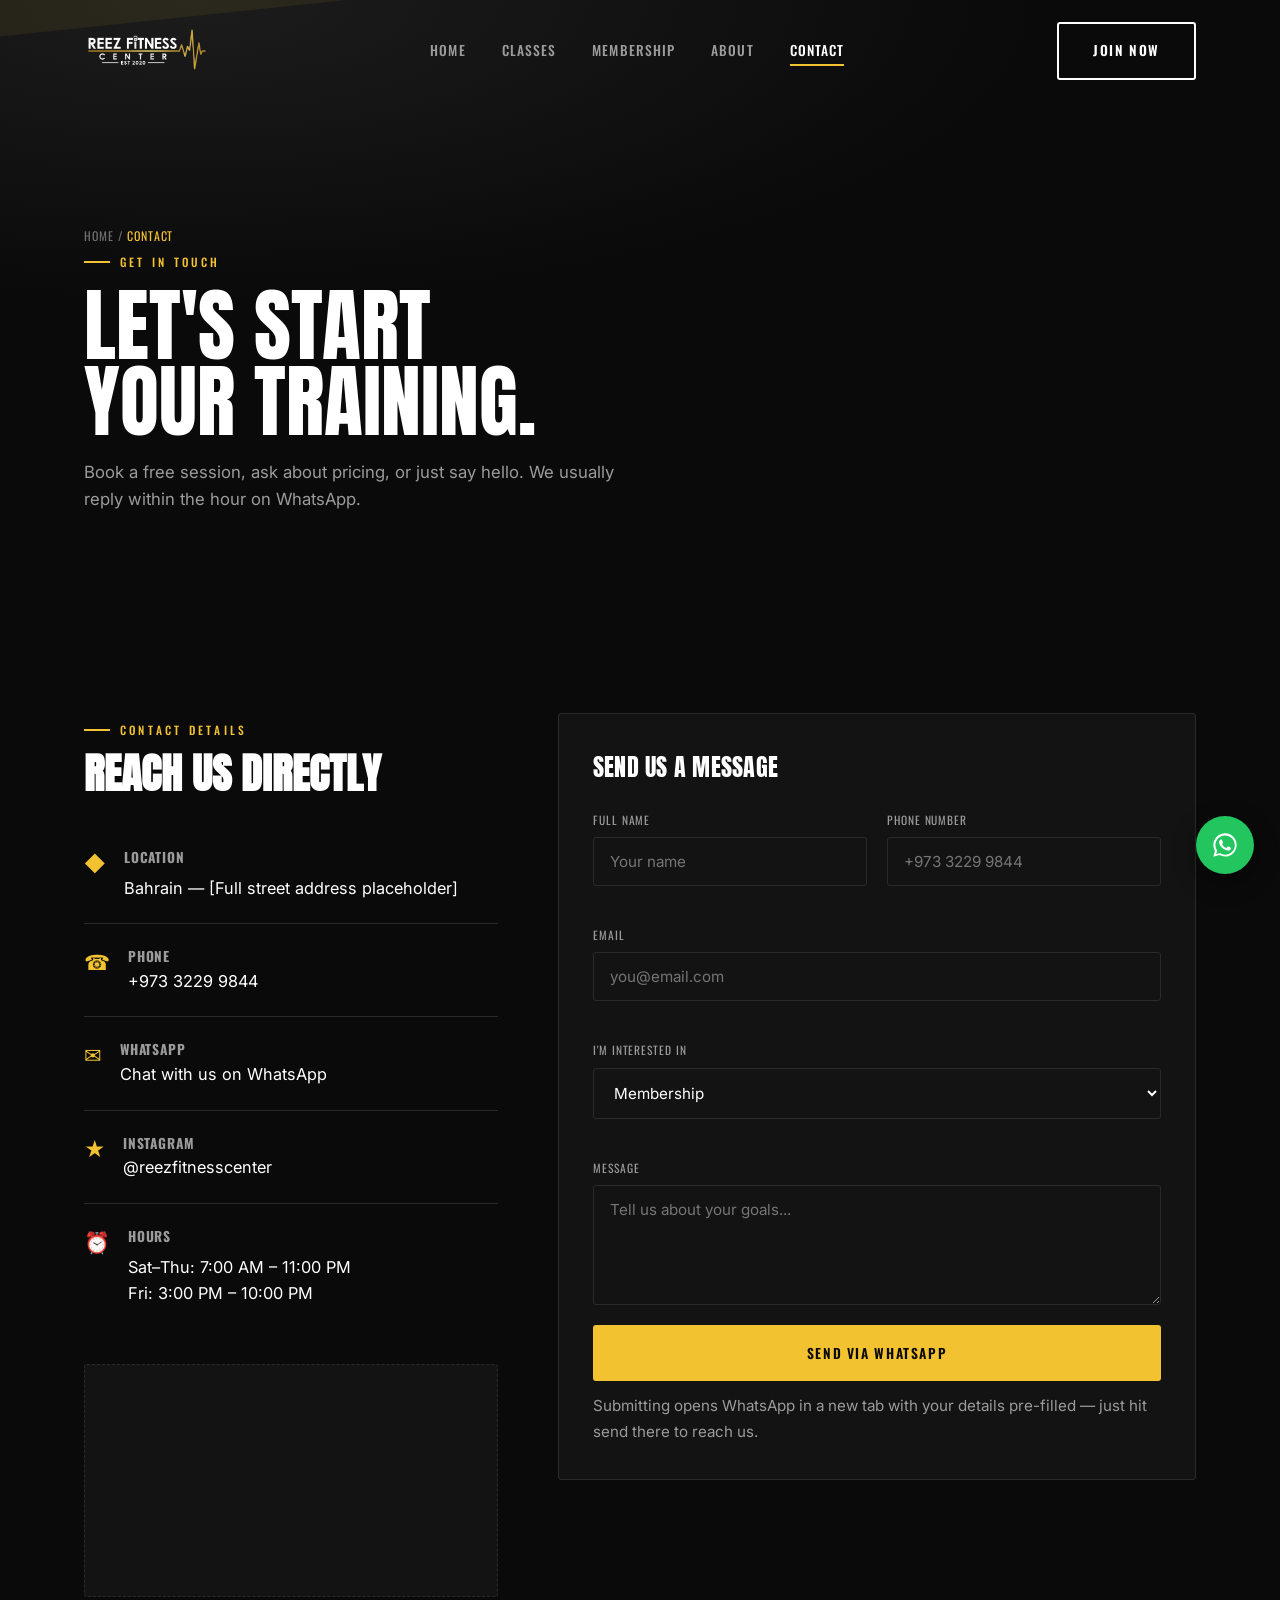
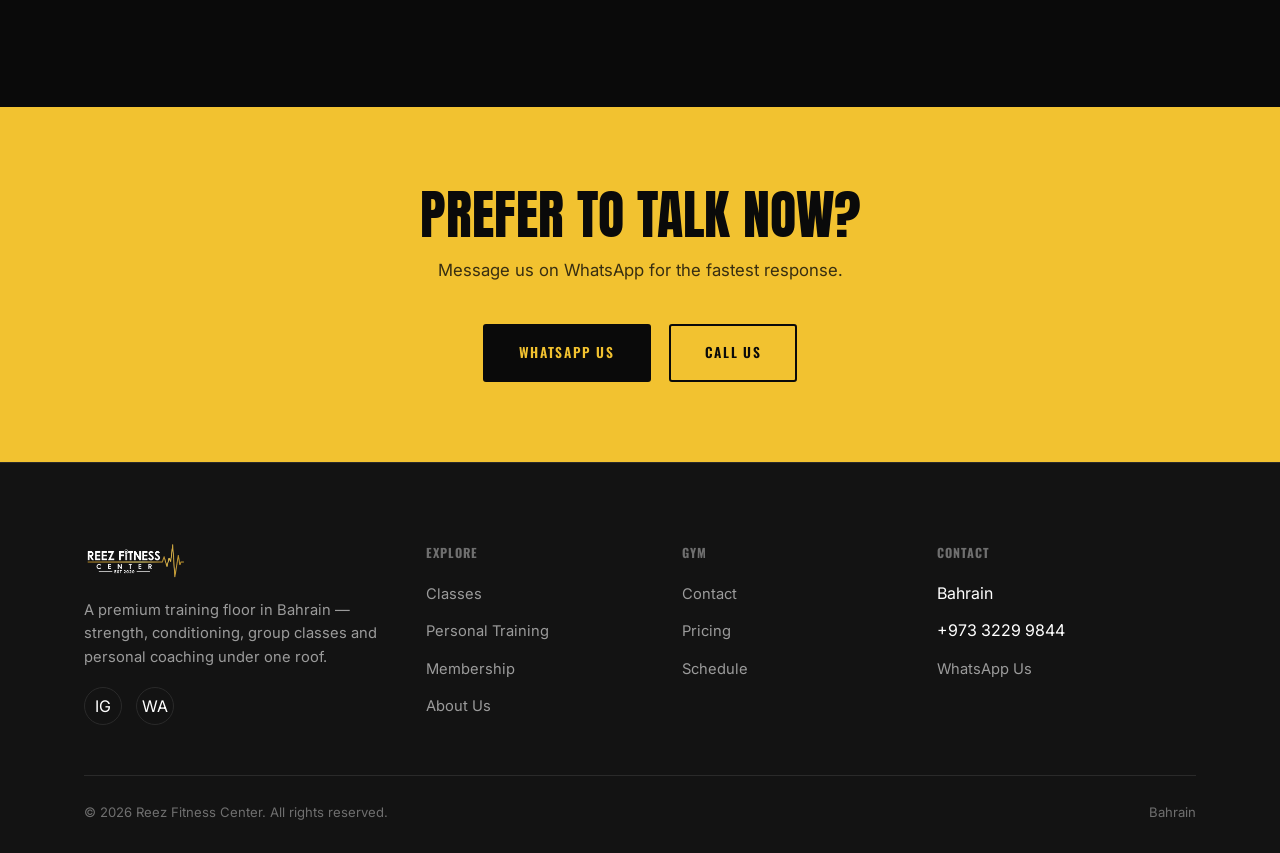
==== contact.html @ 249688ea "Add files via upload" ====
<!DOCTYPE html>
<html lang="en">
<head>
<meta charset="UTF-8">
<meta name="viewport" content="width=device-width, initial-scale=1.0">
<title>Contact | REEZ Fitness Center</title>
<meta name="description" content="Get in touch with REEZ Fitness Center in Bahrain — visit us, call, message on WhatsApp or send an enquiry.">
<link rel="preconnect" href="https://fonts.googleapis.com">
<link rel="preconnect" href="https://fonts.gstatic.com" crossorigin>
<link href="https://fonts.googleapis.com/css2?family=Anton&family=Oswald:wght@400;500;600&family=Inter:wght@400;500;600;700&display=swap" rel="stylesheet">
<link rel="stylesheet" href="css/style.css">
</head>
<body>

<header class="site-header">
  <div class="container">
    <a href="index.html" class="logo"><img src="images/logo.png" alt="Reez Fitness Center" style="height:46px;"></a>
    <nav class="nav-links">
      <a href="index.html">Home</a>
      <a href="classes.html">Classes</a>
      
      <a href="membership.html">Membership</a>
      <a href="about.html">About</a>
      <a href="contact.html" class="is-active">Contact</a>
    </nav>
    <div class="nav-cta">
      <a href="membership.html" class="btn btn-outline">Join Now</a>
      <button class="nav-toggle" aria-label="Toggle menu"><span></span></button>
    </div>
  </div>
</header>

<section class="page-header">
  <div class="the-bar"></div>
  <div class="container">
    <div class="breadcrumb"><a href="index.html">Home</a> / <span class="yellow">Contact</span></div>
    <div class="eyebrow">Get In Touch</div>
    <h1>Let's start<br>your training.</h1>
    <p>Book a free session, ask about pricing, or just say hello. We usually reply within the hour on WhatsApp.</p>
  </div>
</section>

<section>
  <div class="container split" style="align-items:flex-start;">

    <div class="reveal">
      <div class="eyebrow">Contact Details</div>
      <h2 style="font-family:var(--font-display);text-transform:uppercase;font-size:clamp(1.8rem,3.6vw,2.6rem);margin-top:14px;line-height:1;">Reach us directly</h2>

      <div style="margin-top:30px;">
        <div class="info-block">
          <span class="icon">&#9670;</span>
          <div><h3>Location</h3><p>Bahrain — [Full street address placeholder]</p></div>
        </div>
        <div class="info-block">
          <span class="icon">&#9742;</span>
          <div><h3>Phone</h3><a href="tel:+97332299844">+973 3229 9844</a></div>
        </div>
        <div class="info-block">
          <span class="icon">&#9993;</span>
          <div><h3>WhatsApp</h3><a href="https://wa.me/97332299844" target="_blank" rel="noopener">Chat with us on WhatsApp</a></div>
        </div>
        <div class="info-block">
          <span class="icon">&#9733;</span>
          <div><h3>Instagram</h3><a href="https://instagram.com/reezfitnesscenter" target="_blank" rel="noopener">@reezfitnesscenter</a></div>
        </div>
        <div class="info-block">
          <span class="icon">&#9200;</span>
          <div><h3>Hours</h3><p>Sat–Thu: 7:00 AM – 11:00 PM<br>Fri: 3:00 PM – 10:00 PM</p></div>
        </div>
      </div>

      <div class="map-placeholder reveal" style="margin-top:36px;padding:0;overflow:hidden;">
  <iframe src="https://www.google.com/maps/embed?pb=!1m18!1m12!1m3!1d3579.4328150114675!2d50.45760417519909!3d26.215122777069826!2m3!1f0!2f0!3f0!3m2!1i1024!2i768!4f13.1!3m3!1m2!1s0x3e49a5b4d1fcc36d%3A0x4360c2609f2ffa8!2sReez%20Fitness%20Center!5e0!3m2!1sen!2sbh!4v1784715094102!5m2!1sen!2sbh" width="600" height="450" style="border:0;width:100%;height:100%;" allowfullscreen="" loading="lazy" referrerpolicy="strict-origin-when-cross-origin"></iframe>
</div>
    </div>

    <div class="card reveal">
      <h3 style="font-size:1.5rem;margin-bottom:24px;">Send us a message</h3>
      <form id="contact-form">
        <div class="form-grid">
          <div class="field">
            <label for="name">Full Name</label>
            <input type="text" id="name" name="name" placeholder="Your name" required>
          </div>
          <div class="field">
            <label for="phone">Phone Number</label>
            <input type="tel" id="phone" name="phone" placeholder="+973 3229 9844" required>
          </div>
          <div class="field full">
            <label for="email">Email</label>
            <input type="email" id="email" name="email" placeholder="you@email.com" required>
          </div>
          <div class="field full">
            <label for="interest">I'm Interested In</label>
            <select id="interest" name="interest">
              <option>Membership</option>
              <option>Personal Training</option>
              <option>Group Classes</option>
              <option>General Enquiry</option>
            </select>
          </div>
          <div class="field full">
            <label for="message">Message</label>
            <textarea id="message" name="message" placeholder="Tell us about your goals..." required></textarea>
          </div>
        </div>
        <button type="submit" class="btn btn-primary" style="width:100%;justify-content:center;">Send via WhatsApp</button>
        <p class="form-status"></p>
        <p class="form-note">Submitting opens WhatsApp in a new tab with your details pre-filled — just hit send there to reach us.</p>
      </form>
    </div>

  </div>
</section>

<section class="cta-banner">
  <div class="container">
    <h2>Prefer to talk now?</h2>
    <p>Message us on WhatsApp for the fastest response.</p>
    <div class="btn-row">
      <a href="https://wa.me/97332299844" class="btn btn-primary" target="_blank" rel="noopener">WhatsApp Us</a>
      <a href="tel:+97332299844" class="btn btn-outline">Call Us</a>
    </div>
  </div>
</section>

<footer class="site-footer">
  <div class="container">
    <div class="footer-grid">
      <div class="footer-brand">
        <a href="index.html" class="logo"><img src="images/logo.png" alt="Reez Fitness Center" style="height:38px;"></a>
        <p>A premium training floor in Bahrain — strength, conditioning, group classes and personal coaching under one roof.</p>
        <div class="footer-social">
          <a href="https://instagram.com/reezfitnesscenter" target="_blank" rel="noopener" aria-label="Instagram">IG</a>
          <a href="https://wa.me/97332299844" aria-label="WhatsApp" target="_blank" rel="noopener">WA</a>
        </div>
      </div>
      <div class="footer-col">
        <h4>Explore</h4>
        <ul>
          <li><a href="classes.html">Classes</a></li>
          <li><a href="personal-training.html">Personal Training</a></li>
          <li><a href="membership.html">Membership</a></li>
          <li><a href="about.html">About Us</a></li>
        </ul>
      </div>
      <div class="footer-col">
        <h4>Gym</h4>
        <ul>
          <li><a href="contact.html">Contact</a></li>
          <li><a href="membership.html">Pricing</a></li>
          <li><a href="classes.html">Schedule</a></li>
        </ul>
      </div>
      <div class="footer-col">
        <h4>Contact</h4>
        <ul>
          <li>Bahrain</li>
          <li>+973 3229 9844</li>
          <li><a href="https://wa.me/97332299844" target="_blank" rel="noopener">WhatsApp Us</a></li>
        </ul>
      </div>
    </div>
    <div class="footer-bottom">
      <span>&copy; <span id="year"></span> Reez Fitness Center. All rights reserved.</span>
      <span>Bahrain</span>
    </div>
  </div>
</footer>

<a href="https://wa.me/97332299844" class="whatsapp-float" target="_blank" rel="noopener" aria-label="Chat on WhatsApp">
  <svg viewBox="0 0 32 32"><path d="M16.02 2.667c-7.36 0-13.334 5.973-13.334 13.333 0 2.352.615 4.646 1.784 6.667L2.667 29.333l6.85-1.77a13.29 13.29 0 0 0 6.5 1.704h.006c7.36 0 13.333-5.973 13.333-13.333 0-3.563-1.387-6.913-3.906-9.43a13.245 13.245 0 0 0-9.43-3.837zm0 24.4a11.02 11.02 0 0 1-5.62-1.54l-.403-.24-4.066 1.05 1.086-3.963-.263-.407a11.017 11.017 0 0 1-1.694-5.87c0-6.113 4.977-11.09 11.096-11.09a11.02 11.02 0 0 1 7.844 3.25 11.024 11.024 0 0 1 3.246 7.844c0 6.117-4.976 11.09-11.13 11.09l-.05-.124zm6.086-8.31c-.334-.167-1.977-.977-2.284-1.087-.307-.11-.53-.167-.753.167-.223.333-.863 1.087-1.06 1.31-.196.223-.39.25-.723.084-.334-.167-1.41-.52-2.687-1.657-.993-.886-1.663-1.98-1.86-2.313-.196-.333-.02-.514.147-.68.15-.15.334-.39.5-.584.167-.194.223-.333.334-.556.11-.223.055-.417-.028-.584-.083-.166-.753-1.81-1.03-2.48-.272-.65-.548-.563-.753-.573-.196-.01-.417-.01-.64-.01a1.23 1.23 0 0 0-.89.417c-.306.334-1.166 1.14-1.166 2.78 0 1.64 1.194 3.223 1.36 3.446.167.223 2.35 3.59 5.69 5.033.795.343 1.415.548 1.9.7.798.253 1.523.217 2.097.132.64-.095 1.977-.807 2.256-1.587.28-.78.28-1.446.196-1.586-.083-.14-.306-.223-.64-.39z"/></svg>
</a>

<script src="js/main.js"></script>
</body>
</html>
---- css/style.css ----
/* ==========================================================================
   REEZ FITNESS CENTER — Design System
   Display: Anton (heavy, condensed, athletic)
   Utility: Oswald (condensed uppercase, labels/nav/eyebrows)
   Body: Inter (clean, readable)
   Signature element: "The Bar" — a diagonal yellow stripe (barbell-strap
   motif) that cuts through hero art and marks every major section break.
   ========================================================================== */

:root {
  --black: #0a0a0a;
  --charcoal: #131313;
  --charcoal-2: #1b1b1b;
  --line: #2a2a2a;
  --yellow: #f2c230;
  --yellow-dim: #c99a1e;
  --white: #ffffff;
  --gray: #9b9b9b;
  --gray-dim: #6f6f6f;

  --font-display: "Anton", "Arial Narrow", sans-serif;
  --font-utility: "Oswald", "Arial Narrow", sans-serif;
  --font-body: "Inter", -apple-system, BlinkMacSystemFont, sans-serif;

  --container: 1240px;
  --gutter: clamp(20px, 5vw, 64px);
  --radius: 3px;
  --ease: cubic-bezier(0.22, 1, 0.36, 1);
}

/* ---------- Reset ---------- */
*, *::before, *::after { box-sizing: border-box; }
html { scroll-behavior: smooth; }
@media (prefers-reduced-motion: reduce) {
  html { scroll-behavior: auto; }
  *, *::before, *::after { animation-duration: 0.001ms !important; animation-iteration-count: 1 !important; transition-duration: 0.001ms !important; scroll-behavior: auto !important; }
}
body {
  margin: 0;
  background: var(--black);
  color: var(--white);
  font-family: var(--font-body);
  font-size: 16px;
  line-height: 1.6;
  -webkit-font-smoothing: antialiased;
  overflow-x: hidden;
}
img { max-width: 100%; display: block; }
a { color: inherit; text-decoration: none; }
ul { margin: 0; padding: 0; list-style: none; }
h1, h2, h3, h4, p { margin: 0; }
button { font-family: inherit; cursor: pointer; }
input, textarea, select { font-family: inherit; }

:focus-visible {
  outline: 2px solid var(--yellow);
  outline-offset: 3px;
}

.container {
  max-width: var(--container);
  margin: 0 auto;
  padding-left: var(--gutter);
  padding-right: var(--gutter);
}

/* ---------- Typography helpers ---------- */
.eyebrow {
  font-family: var(--font-utility);
  text-transform: uppercase;
  letter-spacing: 0.28em;
  font-size: 0.72rem;
  color: var(--yellow);
  display: inline-flex;
  align-items: center;
  gap: 10px;
  font-weight: 500;
}
.eyebrow::before {
  content: "";
  width: 26px;
  height: 2px;
  background: var(--yellow);
  display: inline-block;
}
.section-head {
  margin-bottom: 48px;
  max-width: 720px;
}
.section-head h2 {
  font-family: var(--font-display);
  font-weight: 400;
  text-transform: uppercase;
  font-size: clamp(2.2rem, 5vw, 3.6rem);
  line-height: 0.98;
  letter-spacing: 0.01em;
  margin-top: 14px;
}
.section-head p {
  color: var(--gray);
  font-size: 1.05rem;
  margin-top: 18px;
  max-width: 560px;
}
.section-head.center { margin-left: auto; margin-right: auto; text-align: center; }
.section-head.center p { margin-left: auto; margin-right: auto; }
.section-head.center .eyebrow::before { display: none; }

section { position: relative; padding: 110px 0; }
.section-alt { background: var(--charcoal); }

/* ---------- The Bar (signature diagonal stripe) ---------- */
.the-bar {
  position: absolute;
  background: var(--yellow);
  transform: rotate(-6deg);
  z-index: 2;
}
.divider-bar {
  position: relative;
  height: 46px;
  overflow: hidden;
  background: var(--black);
}
.divider-bar::before {
  content: "";
  position: absolute;
  left: -10%;
  right: -10%;
  top: 50%;
  height: 10px;
  background: var(--yellow);
  transform: translateY(-50%) skewY(-2deg);
}

/* ---------- Buttons ---------- */
.btn {
  font-family: var(--font-utility);
  text-transform: uppercase;
  letter-spacing: 0.12em;
  font-size: 0.85rem;
  font-weight: 600;
  padding: 16px 34px;
  border-radius: var(--radius);
  border: 2px solid transparent;
  display: inline-flex;
  align-items: center;
  gap: 10px;
  transition: transform 0.25s var(--ease), background 0.25s var(--ease), color 0.25s var(--ease), border-color 0.25s var(--ease);
  white-space: nowrap;
}
.btn-primary {
  background: var(--yellow);
  color: var(--black);
}
.btn-primary:hover { background: var(--white); transform: translateY(-2px); }
.btn-outline {
  border-color: var(--white);
  color: var(--white);
  background: transparent;
}
.btn-outline:hover { border-color: var(--yellow); color: var(--yellow); transform: translateY(-2px); }
.btn-ghost {
  color: var(--yellow);
  padding: 16px 0;
  gap: 8px;
}
.btn-ghost::after { content: "\2192"; transition: transform 0.25s var(--ease); }
.btn-ghost:hover::after { transform: translateX(6px); }
.btn-whatsapp {
  background: #1f6b3e;
  color: var(--white);
}
.btn-whatsapp:hover { background: #22c55e; transform: translateY(-2px); }
.btn-row { display: flex; flex-wrap: wrap; gap: 18px; margin-top: 40px; }

/* ---------- Nav ---------- */
.site-header {
  position: fixed;
  top: 0; left: 0; right: 0;
  z-index: 100;
  padding: 22px 0;
  transition: background 0.3s var(--ease), padding 0.3s var(--ease), border-color 0.3s var(--ease);
  border-bottom: 1px solid transparent;
}
.site-header.is-scrolled {
  background: rgba(10, 10, 10, 0.92);
  backdrop-filter: blur(10px);
  padding: 14px 0;
  border-color: var(--line);
}
.site-header .container { display: flex; align-items: center; justify-content: space-between; }
.logo {
  font-family: var(--font-display);
  text-transform: uppercase;
  font-size: 1.5rem;
  letter-spacing: 0.02em;
  display: flex;
  align-items: baseline;
  gap: 4px;
}
.logo span { color: var(--yellow); }
.nav-links { display: flex; align-items: center; gap: 36px; }
.nav-links a {
  font-family: var(--font-utility);
  text-transform: uppercase;
  font-size: 0.85rem;
  letter-spacing: 0.08em;
  font-weight: 500;
  color: var(--gray);
  position: relative;
  padding: 4px 0;
  transition: color 0.2s;
}
.nav-links a::after {
  content: "";
  position: absolute;
  left: 0; bottom: 0;
  width: 0; height: 2px;
  background: var(--yellow);
  transition: width 0.25s var(--ease);
}
.nav-links a:hover, .nav-links a.is-active { color: var(--white); }
.nav-links a:hover::after, .nav-links a.is-active::after { width: 100%; }
.nav-cta { display: flex; align-items: center; gap: 18px; }
.nav-toggle {
  display: none;
  background: none;
  border: none;
  width: 32px; height: 24px;
  position: relative;
  z-index: 200;
}
.nav-toggle span, .nav-toggle::before, .nav-toggle::after {
  content: "";
  position: absolute;
  left: 0; right: 0;
  height: 2px;
  background: var(--white);
  transition: transform 0.3s var(--ease), opacity 0.3s var(--ease);
}
.nav-toggle::before { top: 2px; }
.nav-toggle span { top: 11px; }
.nav-toggle::after { bottom: 2px; }
.nav-toggle.is-open::before { transform: translateY(9px) rotate(45deg); }
.nav-toggle.is-open::after { transform: translateY(-9px) rotate(-45deg); }
.nav-toggle.is-open span { opacity: 0; }

@media (max-width: 860px) {
  .nav-links {
    position: fixed;
    inset: 0;
    background: var(--black);
    flex-direction: column;
    justify-content: center;
    gap: 30px;
    transform: translateX(100%);
    transition: transform 0.4s var(--ease);
  }
  .nav-links.is-open { transform: translateX(0); }
  .nav-links a { font-size: 1.4rem; }
  .nav-toggle { display: block; }
  .nav-cta .btn-outline { display: none; }
}

/* ---------- Hero ---------- */
.hero {
  min-height: 100svh;
  display: flex;
  align-items: center;
  position: relative;
  padding-top: 140px;
  padding-bottom: 90px;
  background: radial-gradient(120% 90% at 78% 15%, #1c1c1c 0%, var(--black) 55%);
  overflow: hidden;
}
.hero .the-bar {
  width: 180%;
  height: 130px;
  right: -40%;
  top: -10%;
  opacity: 0.08;
}
.hero-grid {
  display: grid;
  grid-template-columns: 1.15fr 0.85fr;
  gap: 40px;
  align-items: center;
}
.hero-eyebrow { margin-bottom: 22px; }
.hero h1 {
  font-family: var(--font-display);
  text-transform: uppercase;
  font-weight: 400;
  font-size: clamp(3rem, 8vw, 6.4rem);
  line-height: 0.92;
  letter-spacing: 0;
}
.hero h1 em {
  font-style: normal;
  color: var(--yellow);
}
.hero-sub {
  color: var(--gray);
  font-size: 1.15rem;
  max-width: 480px;
  margin-top: 26px;
}
.hero-art {
  position: relative;
  aspect-ratio: 4 / 5;
  border-radius: var(--radius);
  overflow: hidden;
}
.hero-art::after {
  content: "";
  position: absolute;
  left: 10%;
  bottom: -6%;
  width: 130%;
  height: 22%;
  background: var(--yellow);
  transform: rotate(-6deg);
  z-index: 2;
}
.hero-stats {
  display: flex;
  gap: 50px;
  margin-top: 64px;
  flex-wrap: wrap;
}
.hero-stat .num {
  font-family: var(--font-display);
  font-size: 2.6rem;
  color: var(--yellow);
  line-height: 1;
}
.hero-stat .label {
  font-family: var(--font-utility);
  text-transform: uppercase;
  letter-spacing: 0.1em;
  font-size: 0.72rem;
  color: var(--gray);
  margin-top: 8px;
}

@media (max-width: 900px) {
  .hero-grid { grid-template-columns: 1fr; }
  .hero-art { order: -1; aspect-ratio: 16/10; }
}

/* ---------- Image placeholders ---------- */
.img-placeholder {
  width: 100%;
  height: 100%;
  min-height: 220px;
  background:
    repeating-linear-gradient(135deg, #1c1c1c 0px, #1c1c1c 12px, #171717 12px, #171717 24px);
  border: 1px dashed var(--line);
  display: flex;
  flex-direction: column;
  align-items: center;
  justify-content: center;
  text-align: center;
  gap: 8px;
  color: var(--gray-dim);
  padding: 20px;
}
.img-placeholder .icon { font-size: 1.8rem; color: var(--yellow-dim); }
.img-placeholder .tag {
  font-family: var(--font-utility);
  text-transform: uppercase;
  letter-spacing: 0.08em;
  font-size: 0.7rem;
}
.img-placeholder .dims { font-size: 0.68rem; color: var(--gray-dim); }

/* ---------- Marquee ---------- */
.marquee-strip {
  background: var(--yellow);
  color: var(--black);
  overflow: hidden;
  padding: 16px 0;
}
.marquee-track {
  display: flex;
  width: max-content;
  animation: marquee 32s linear infinite;
}
.marquee-track span {
  font-family: var(--font-display);
  text-transform: uppercase;
  font-size: 1.1rem;
  letter-spacing: 0.02em;
  padding: 0 28px;
  white-space: nowrap;
  display: flex;
  align-items: center;
  gap: 28px;
}
.marquee-track span::after { content: "\2726"; font-size: 0.8rem; }
@keyframes marquee {
  from { transform: translateX(0); }
  to { transform: translateX(-50%); }
}

/* ---------- Cards ---------- */
.grid {
  display: grid;
  gap: 28px;
}
.grid-3 { grid-template-columns: repeat(3, 1fr); }
.grid-2 { grid-template-columns: repeat(2, 1fr); }
.grid-4 { grid-template-columns: repeat(4, 1fr); }
@media (max-width: 980px) { .grid-3, .grid-4 { grid-template-columns: repeat(2, 1fr); } }
@media (max-width: 640px) { .grid-3, .grid-4, .grid-2 { grid-template-columns: 1fr; } }

.card {
  background: var(--charcoal);
  border: 1px solid var(--line);
  border-radius: var(--radius);
  padding: 34px;
  transition: border-color 0.3s var(--ease), transform 0.3s var(--ease);
}
.card:hover { border-color: var(--yellow-dim); transform: translateY(-6px); }
.card .icon { color: var(--yellow); font-size: 1.8rem; margin-bottom: 22px; display: block; }
.card h3 {
  font-family: var(--font-display);
  text-transform: uppercase;
  font-weight: 400;
  font-size: 1.35rem;
  letter-spacing: 0.01em;
}
.card p { color: var(--gray); margin-top: 12px; font-size: 0.95rem; }

/* Class card */
.class-card {
  background: var(--charcoal);
  border: 1px solid var(--line);
  border-radius: var(--radius);
  overflow: hidden;
  display: flex;
  flex-direction: column;
  transition: border-color 0.3s var(--ease), transform 0.3s var(--ease);
}
.class-card:hover { border-color: var(--yellow); transform: translateY(-6px); }
.class-card .thumb {
  position: relative;
  width: 100%;
  aspect-ratio: 1/1;
  overflow: hidden;
  flex-shrink: 0;
}
.class-card .body { padding: 28px; display: flex; flex-direction: column; gap: 14px; flex: 1; }
.class-card h3 {
  font-family: var(--font-display);
  text-transform: uppercase;
  font-weight: 400;
  font-size: 1.5rem;
}

.class-card .thumb img{
    position: absolute;
    inset: 0;
    width: 100%;
    height: 100%;
    object-fit: cover;
    display: block;
}
.class-card p { color: var(--gray); font-size: 0.92rem; }
.class-meta {
  display: flex;
  justify-content: space-between;
  font-family: var(--font-utility);
  text-transform: uppercase;
  font-size: 0.72rem;
  letter-spacing: 0.06em;
  color: var(--gray-dim);
  border-top: 1px solid var(--line);
  padding-top: 14px;
  margin-top: auto;
}
.class-meta strong { color: var(--yellow); font-weight: 500; }
.class-card .btn { margin-top: 6px; justify-content: center; width: 100%; }

/* Difficulty pill */
.pill {
  display: inline-block;
  font-family: var(--font-utility);
  text-transform: uppercase;
  font-size: 0.65rem;
  letter-spacing: 0.08em;
  padding: 5px 12px;
  border-radius: 20px;
  border: 1px solid var(--yellow-dim);
  color: var(--yellow);
  width: fit-content;
}

/* Coach card */
.coach-card { text-align: left; }
.coach-card .thumb { aspect-ratio: 3/4; margin-bottom: 22px; border-radius: var(--radius); overflow: hidden; }
.coach-card h3 { font-family: var(--font-display); font-weight: 400; text-transform: uppercase; font-size: 1.4rem; }
.coach-card .role { color: var(--yellow); font-family: var(--font-utility); text-transform: uppercase; font-size: 0.75rem; letter-spacing: 0.08em; margin-top: 6px; display: block; }
.coach-card p { margin-top: 14px; }

/* Testimonials */
.testi-card {
  background: var(--charcoal);
  border: 1px solid var(--line);
  border-radius: var(--radius);
  padding: 36px;
}
.testi-card .stars { color: var(--yellow); letter-spacing: 3px; font-size: 0.9rem; }
.testi-card p { margin-top: 18px; font-size: 1.02rem; color: var(--white); }
.testi-card .who { margin-top: 22px; display: flex; align-items: center; gap: 14px; }
.testi-card .avatar {
  width: 44px; height: 44px; border-radius: 50%;
  background: var(--charcoal-2); border: 1px solid var(--line);
  display: flex; align-items: center; justify-content: center;
  font-family: var(--font-display); color: var(--yellow); font-size: 1rem;
}
.testi-card .name { font-family: var(--font-utility); text-transform: uppercase; font-size: 0.85rem; letter-spacing: 0.04em; }
.testi-card .since { color: var(--gray-dim); font-size: 0.78rem; }

/* Pricing */
.price-card {
  background: var(--charcoal);
  border: 1px solid var(--line);
  border-radius: var(--radius);
  padding: 38px 32px;
  display: flex;
  flex-direction: column;
  position: relative;
}
.price-card.is-featured {
  border-color: var(--yellow);
  background: linear-gradient(180deg, #1c1808 0%, var(--charcoal) 30%);
}
.price-card .tag-best {
  position: absolute;
  top: -13px; left: 32px;
  background: var(--yellow);
  color: var(--black);
  font-family: var(--font-utility);
  text-transform: uppercase;
  font-size: 0.68rem;
  letter-spacing: 0.08em;
  padding: 5px 14px;
  border-radius: 20px;
  font-weight: 600;
}
.price-card h3 { font-family: var(--font-utility); text-transform: uppercase; letter-spacing: 0.06em; font-size: 0.95rem; color: var(--gray); }
.price-card .price { font-family: var(--font-display); font-size: 3rem; color: var(--white); margin-top: 14px; }
.price-card .price span { font-size: 1rem; color: var(--gray); font-family: var(--font-body); }
.price-card ul { margin-top: 26px; display: flex; flex-direction: column; gap: 14px; flex: 1; }
.price-card li { display: flex; align-items: flex-start; gap: 10px; font-size: 0.92rem; color: var(--gray); }
.price-card li::before { content: "\2713"; color: var(--yellow); font-weight: 700; }
.price-card .btn { margin-top: 30px; justify-content: center; width: 100%; }

/* ---------- Stats / counters ---------- */
.stats-row {
  display: grid;
  grid-template-columns: repeat(4, 1fr);
  gap: 30px;
  text-align: center;
}
.stat .num { font-family: var(--font-display); font-size: clamp(2.4rem, 5vw, 3.6rem); color: var(--yellow); }
.stat .label { font-family: var(--font-utility); text-transform: uppercase; letter-spacing: 0.1em; font-size: 0.78rem; color: var(--gray); margin-top: 10px; }
@media (max-width: 760px) { .stats-row { grid-template-columns: repeat(2, 1fr); } }

/* ---------- Feature list (icon + text rows) ---------- */
.feature-row { display: flex; gap: 20px; padding: 26px 0; border-bottom: 1px solid var(--line); }
.feature-row:first-child { padding-top: 0; }
.feature-row .num { font-family: var(--font-display); font-size: 1.6rem; color: var(--yellow-dim); min-width: 50px; }
.feature-row h3 { font-family: var(--font-display); font-weight: 400; text-transform: uppercase; font-size: 1.25rem; }
.feature-row p { color: var(--gray); margin-top: 8px; font-size: 0.94rem; }

/* ---------- Instagram strip ---------- */
.insta-grid { display: grid; grid-template-columns: repeat(6, 1fr); gap: 4px; }
.insta-grid .img-placeholder { min-height: 0; aspect-ratio: 1/1; border-radius: 0; border: none; }
@media (max-width: 760px) { .insta-grid { grid-template-columns: repeat(3, 1fr); } }

/* ---------- CTA banner ---------- */
.cta-banner {
  background: var(--yellow);
  color: var(--black);
  padding: 80px 0;
  text-align: center;
}
.cta-banner h2 {
  font-family: var(--font-display);
  text-transform: uppercase;
  font-weight: 400;
  font-size: clamp(2rem, 5vw, 3.4rem);
  line-height: 1;
}
.cta-banner p { margin-top: 16px; font-size: 1.05rem; opacity: 0.8; }
.cta-banner .btn-row { justify-content: center; }
.cta-banner .btn-outline { border-color: var(--black); color: var(--black); }
.cta-banner .btn-outline:hover { background: var(--black); color: var(--yellow); }
.cta-banner .btn-primary { background: var(--black); color: var(--yellow); }
.cta-banner .btn-primary:hover { background: var(--white); color: var(--black); }

/* ---------- Forms ---------- */
.form-grid { display: grid; grid-template-columns: 1fr 1fr; gap: 20px; }
.field { display: flex; flex-direction: column; gap: 8px; margin-bottom: 20px; }
.field.full { grid-column: 1 / -1; }
.field label {
  font-family: var(--font-utility);
  text-transform: uppercase;
  font-size: 0.72rem;
  letter-spacing: 0.08em;
  color: var(--gray);
}
.field input, .field select, .field textarea {
  background: var(--charcoal);
  border: 1px solid var(--line);
  color: var(--white);
  padding: 14px 16px;
  border-radius: var(--radius);
  font-size: 0.95rem;
  transition: border-color 0.2s;
}
.field input:focus, .field select:focus, .field textarea:focus {
  border-color: var(--yellow);
  outline: none;
}
.field textarea { resize: vertical; min-height: 120px; }
.form-note { font-size: 0.82rem; color: var(--gray-dim); margin-top: 4px; }
.form-status { margin-top: 16px; font-size: 0.9rem; font-family: var(--font-utility); text-transform: uppercase; letter-spacing: 0.04em; display: none; }
.form-status.is-visible { display: block; }
.form-status.ok { color: var(--yellow); }

/* ---------- Contact info blocks ---------- */
.info-block { display: flex; gap: 18px; padding: 22px 0; border-bottom: 1px solid var(--line); }
.info-block:last-child { border-bottom: none; }
.info-block .icon { color: var(--yellow); font-size: 1.3rem; }
.info-block h3 { font-family: var(--font-utility); text-transform: uppercase; font-size: 0.85rem; letter-spacing: 0.06em; color: var(--gray); }
.info-block p, .info-block a { margin-top: 6px; font-size: 1.02rem; }
.info-block a:hover { color: var(--yellow); }

.map-placeholder {
  aspect-ratio: 16/9;
  background: var(--charcoal);
  border: 1px dashed var(--line);
  border-radius: var(--radius);
  display: flex; flex-direction: column; align-items: center; justify-content: center;
  gap: 10px; color: var(--gray-dim); text-align: center; padding: 30px;
}
.map-placeholder .icon { font-size: 2rem; color: var(--yellow-dim); }

/* ---------- Page header (inner pages) ---------- */
.page-header {
  padding: 200px 0 90px;
  position: relative;
  overflow: hidden;
  background: radial-gradient(120% 90% at 15% 0%, #1c1c1c 0%, var(--black) 55%);
}
.page-header .the-bar { width: 160%; height: 90px; right: -30%; top: -20%; opacity: 0.07; }
.page-header h1 {
  font-family: var(--font-display);
  text-transform: uppercase;
  font-weight: 400;
  font-size: clamp(2.6rem, 7vw, 5rem);
  line-height: 0.95;
  margin-top: 16px;
}
.page-header p { color: var(--gray); max-width: 560px; margin-top: 20px; font-size: 1.05rem; }
.breadcrumb {
  font-family: var(--font-utility);
  text-transform: uppercase;
  font-size: 0.75rem;
  letter-spacing: 0.08em;
  color: var(--gray-dim);
  margin-top: 26px;
}
.breadcrumb .yellow { color: var(--yellow); }

/* ---------- Filter tabs (classes page) ---------- */
.filter-row { display: flex; flex-wrap: wrap; gap: 12px; margin-bottom: 44px; }
.filter-btn {
  font-family: var(--font-utility);
  text-transform: uppercase;
  font-size: 0.78rem;
  letter-spacing: 0.06em;
  padding: 10px 20px;
  border: 1px solid var(--line);
  border-radius: 30px;
  color: var(--gray);
  background: transparent;
  transition: all 0.2s;
}
.filter-btn:hover { border-color: var(--yellow-dim); color: var(--white); }
.filter-btn.is-active { background: var(--yellow); color: var(--black); border-color: var(--yellow); }

/* ---------- Footer ---------- */
.site-footer { background: var(--charcoal); border-top: 1px solid var(--line); padding: 80px 0 30px; }
.footer-grid {
  display: grid;
  grid-template-columns: 1.4fr 1fr 1fr 1.2fr;
  gap: 40px;
  padding-bottom: 50px;
  border-bottom: 1px solid var(--line);
}
.footer-brand p { color: var(--gray); margin-top: 18px; max-width: 300px; font-size: 0.92rem; }
.footer-col h4 {
  font-family: var(--font-utility);
  text-transform: uppercase;
  letter-spacing: 0.08em;
  font-size: 0.78rem;
  color: var(--gray-dim);
  margin-bottom: 18px;
}
.footer-col ul { display: flex; flex-direction: column; gap: 12px; }
.footer-col a { color: var(--gray); font-size: 0.92rem; transition: color 0.2s; }
.footer-col a:hover { color: var(--yellow); }
.footer-social { display: flex; gap: 14px; margin-top: 18px; }
.footer-social a {
  width: 38px; height: 38px; border-radius: 50%;
  border: 1px solid var(--line);
  display: flex; align-items: center; justify-content: center;
  transition: border-color 0.2s, color 0.2s;
}
.footer-social a:hover { border-color: var(--yellow); color: var(--yellow); }
.footer-bottom {
  padding-top: 26px;
  display: flex;
  justify-content: space-between;
  flex-wrap: wrap;
  gap: 12px;
  font-size: 0.82rem;
  color: var(--gray-dim);
}
@media (max-width: 900px) {
  .footer-grid { grid-template-columns: 1fr 1fr; }
}
@media (max-width: 560px) {
  .footer-grid { grid-template-columns: 1fr; }
}

/* ---------- WhatsApp floating button ---------- */
.whatsapp-float {
  position: fixed;
  bottom: 26px;
  right: 26px;
  z-index: 90;
  width: 58px; height: 58px;
  background: #22c55e;
  border-radius: 50%;
  display: flex; align-items: center; justify-content: center;
  box-shadow: 0 8px 24px rgba(0,0,0,0.4);
  transition: transform 0.25s var(--ease);
}
.whatsapp-float:hover { transform: scale(1.08); }
.whatsapp-float svg { width: 28px; height: 28px; fill: var(--white); }

/* ---------- Reveal on scroll ---------- */
.reveal { opacity: 0; transform: translateY(24px); transition: opacity 0.7s var(--ease), transform 0.7s var(--ease); }
.reveal.is-visible { opacity: 1; transform: translateY(0); }

/* ---------- Split section (about page etc) ---------- */
.split { display: grid; grid-template-columns: 1fr 1fr; gap: 60px; align-items: center; }
@media (max-width: 860px) { .split { grid-template-columns: 1fr; gap: 40px; } }
.split .the-bar { width: 60%; height: 16px; left: -6%; bottom: 8%; z-index: 0; opacity: 0.9; }
.split-media { position: relative; aspect-ratio: 4/5; }
.split-media .img-placeholder { position: relative; z-index: 1; height: 100%; }

/* ---------- Utility spacing ---------- */
.mt-0 { margin-top: 0 !important; }
.text-center { text-align: center; }

/* Unlimited Classes Table */

.pricing-table{
    width:100%;
    border-collapse:collapse;
    margin:25px 0;
}

.pricing-table tr{
    border-bottom:1px solid rgba(255,255,255,.12);
}

.pricing-table td{
    padding:16px 10px;
    font-size:16px;
}

.pricing-table td:last-child{
    text-align:right;
    color:var(--yellow);
    font-weight:700;
    font-size:18px;
}

.pricing-table tr:last-child{
    border-bottom:none;
}

.price-card table{
    margin-bottom:25px;
}

.form-note{
    color:#cfcfcf;
    font-size:15px;
    line-height:1.7;
}
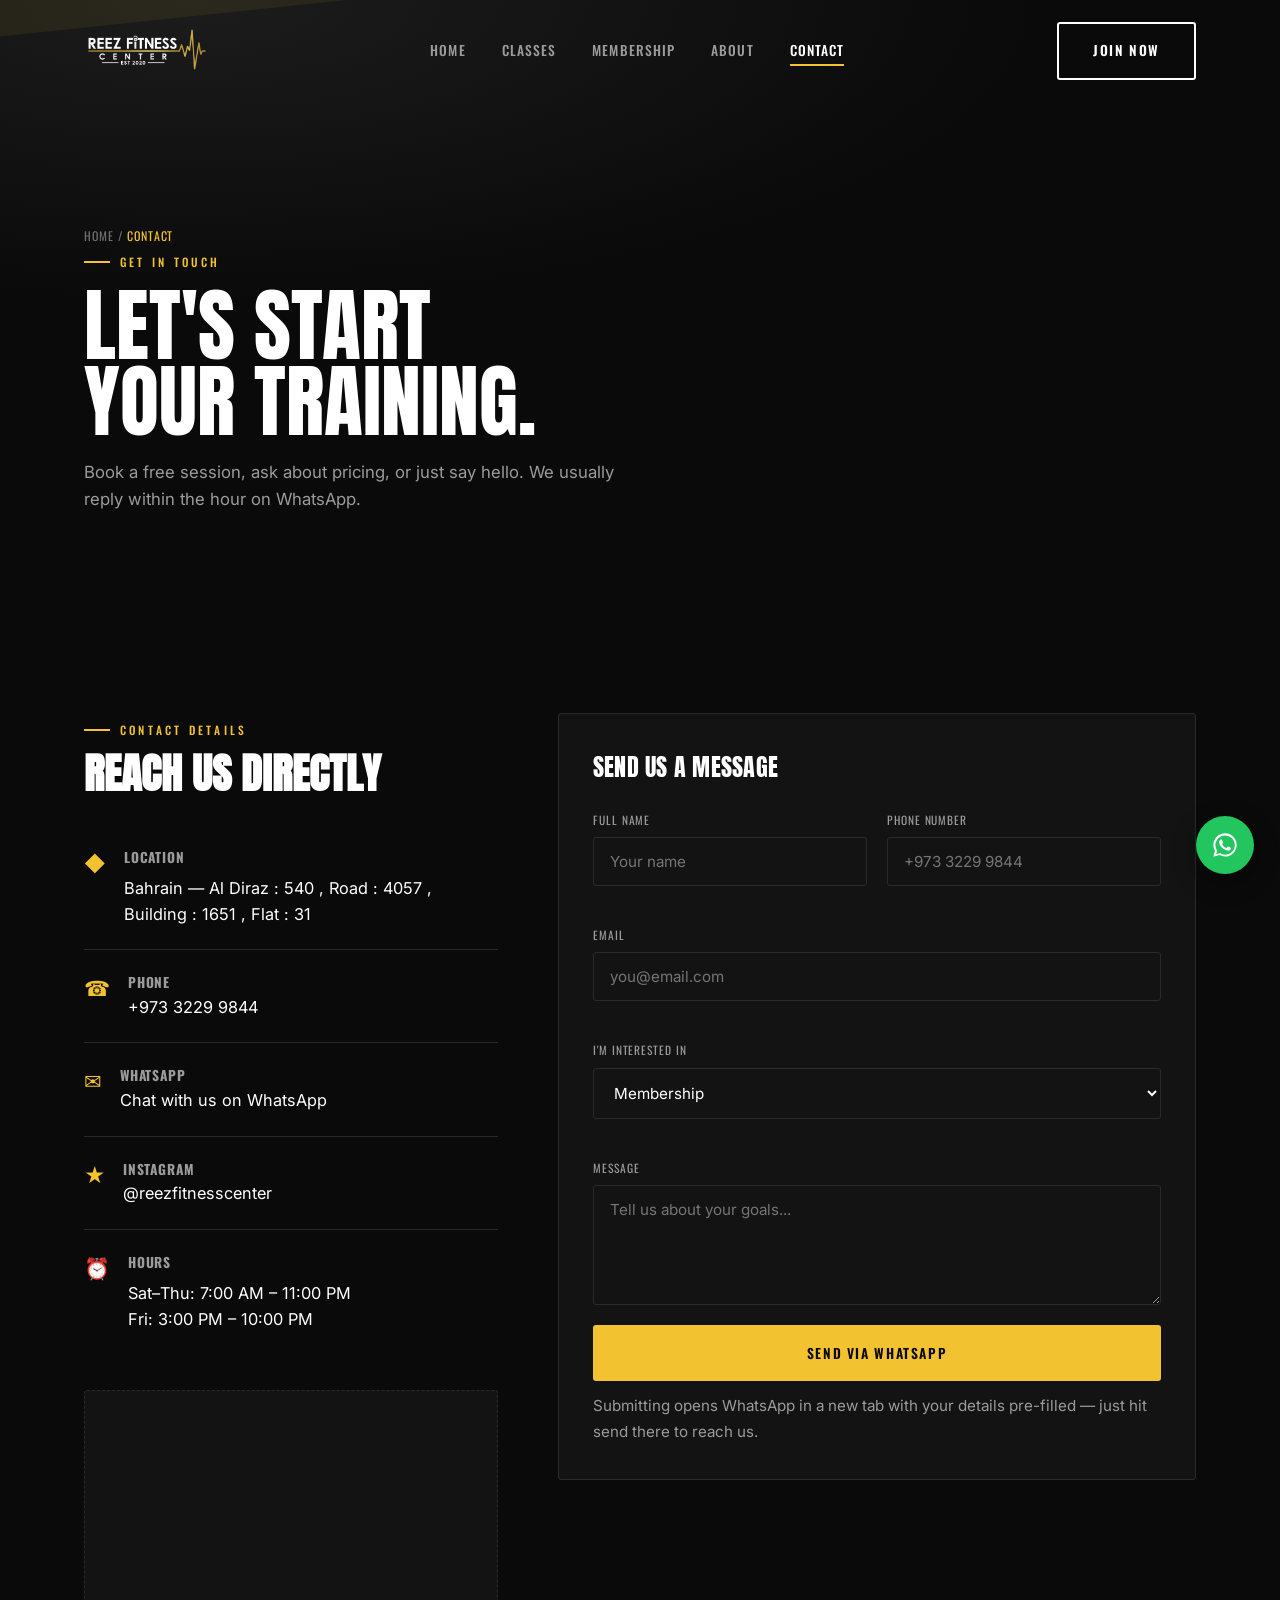
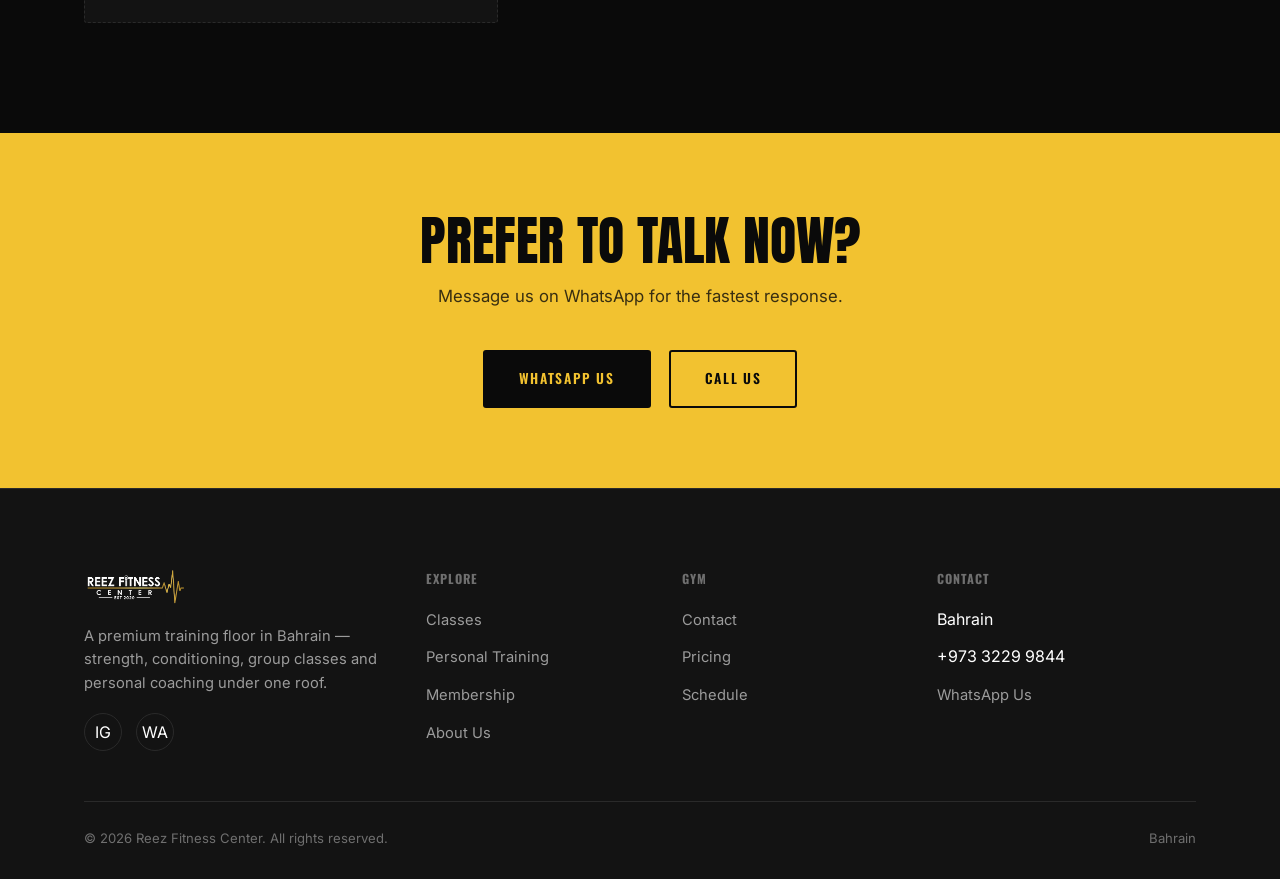
==== commit 3a8bfd43: "Add files via upload" ====
--- a/contact.html
+++ b/contact.html
@@ -50,7 +50,7 @@
       <div style="margin-top:30px;">
         <div class="info-block">
           <span class="icon">&#9670;</span>
-          <div><h3>Location</h3><p>Bahrain — [Full street address placeholder]</p></div>
+          <div><h3>Location</h3><p>Bahrain — Al Diraz : 540 , Road : 4057 , Building : 1651 , Flat : 31</p></div>
         </div>
         <div class="info-block">
           <span class="icon">&#9742;</span>
